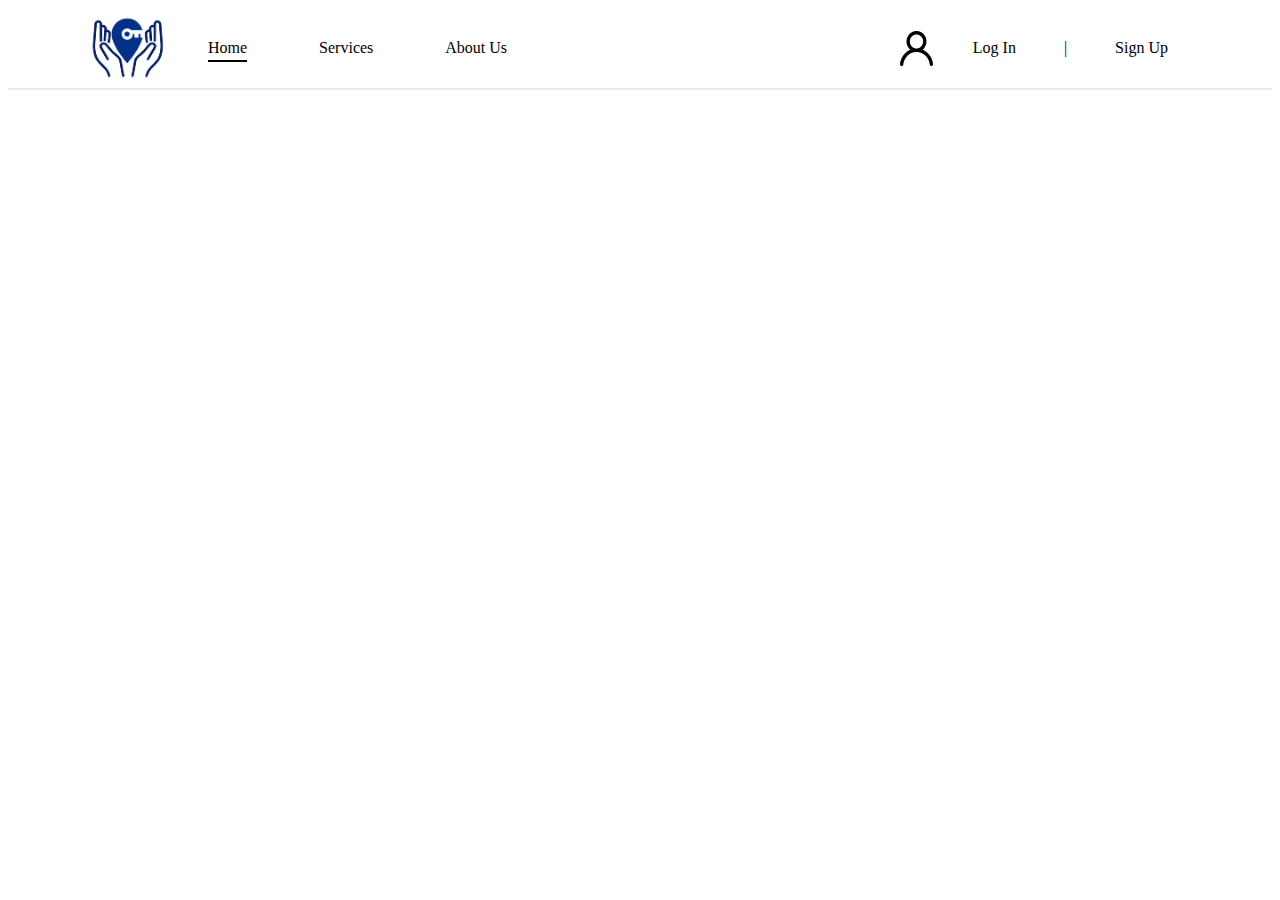
==== index.html @ a6d149fa "feat(landing): added content of header" ====
<!DOCTYPE html>
<html lang="en">
<head>
    <meta charset="UTF-8">
    <meta name="viewport" content="width=device-width, initial-scale=1.0">
    <title>VolunKey - Home</title>
    <link rel="stylesheet" href="./assets/css/footer.css">
    <link rel="stylesheet" href="./assets/css/header.css">
    <link rel="stylesheet" href="./assets/css/scrollbar.css">
    <link rel="stylesheet" href="./assets/css/style.css">
</head>


<header>
    <div class="logo">
        <img src="./assets/img/logo.png" class="logo_resize" alt="VolunKey Logo">

        <div class="navigations">
            <a href="index.html" class="active">Home</a>
            <a href="./pages/services/index.html">Services</a>
            <a href="./pages/about_us/index.html">About Us</a>
        </div>
    </div>

    <div class="header_right">
        <img src="./assets/img/person.png" alt="User Icon">

        <div class="navigations">
            <a href="./pages/log_in/index.html">Log In</a>
            <span>|</span>
            <a href="./pages/sign_up/index.html">Sign Up</a>
        </div>
    </div>
</header>

<body>



</body>
</html>
---- assets/css/header.css ----
/* -----------------HEADER--------------------- */

header {
    background: rgba(255, 255, 255);
    position: relative;
    top: 0;
    z-index: 1000;
    opacity: 100%;
    border-bottom: 2px solid rgb(233, 233, 233); /* Adjust thickness and color */
    display: flex;
    flex-direction: row;
    justify-content: space-between;
    align-items: center;

    width: 100%;
    max-width: 100vw;
    padding: 0 5rem; /* Increased padding on left and right */
    box-sizing: border-box;
    overflow-x: hidden;
}

.logo {
    padding: 0;
    margin: 0;
    width: auto;
    display: flex;
    flex-direction: row;
}

.logo_resize {
    width: 5rem;
}

.navigations {
    display:flex;
    flex-direction: row;
    align-items: center;
    margin-left: 1rem;
    gap: 1.5rem; /* Adds spacing between items */
}

.navigations a {
    text-decoration: none;
    margin-left: 1.5rem;
    margin-right: 1.5rem;
    color: black;
    position: relative;
    transition: transform 0.2s ease-in-out;
}

.header_right {
    display: flex;
    flex-direction: row;
    align-items: center;
    margin-left: auto;
}

.navigations span { /* Targeting the vertical line */
    color: black; 
  }

/* Add hover effect */
.navigations a:hover {
    transform: scale(1.1);
}

.navigations a::after {
    content: "";
    position: absolute;
    left: 0;
    bottom: -5px;
    width: 100%;
    height: 2px;
    background-color: black;
    transform: scaleX(0);
    transition: transform 0.3s ease-in-out;
}

.navigations a:hover::after {
    transform: scaleX(1);
}

/* Keep underline for active link */
.navigations a.active::after {
    transform: scaleX(1);
}
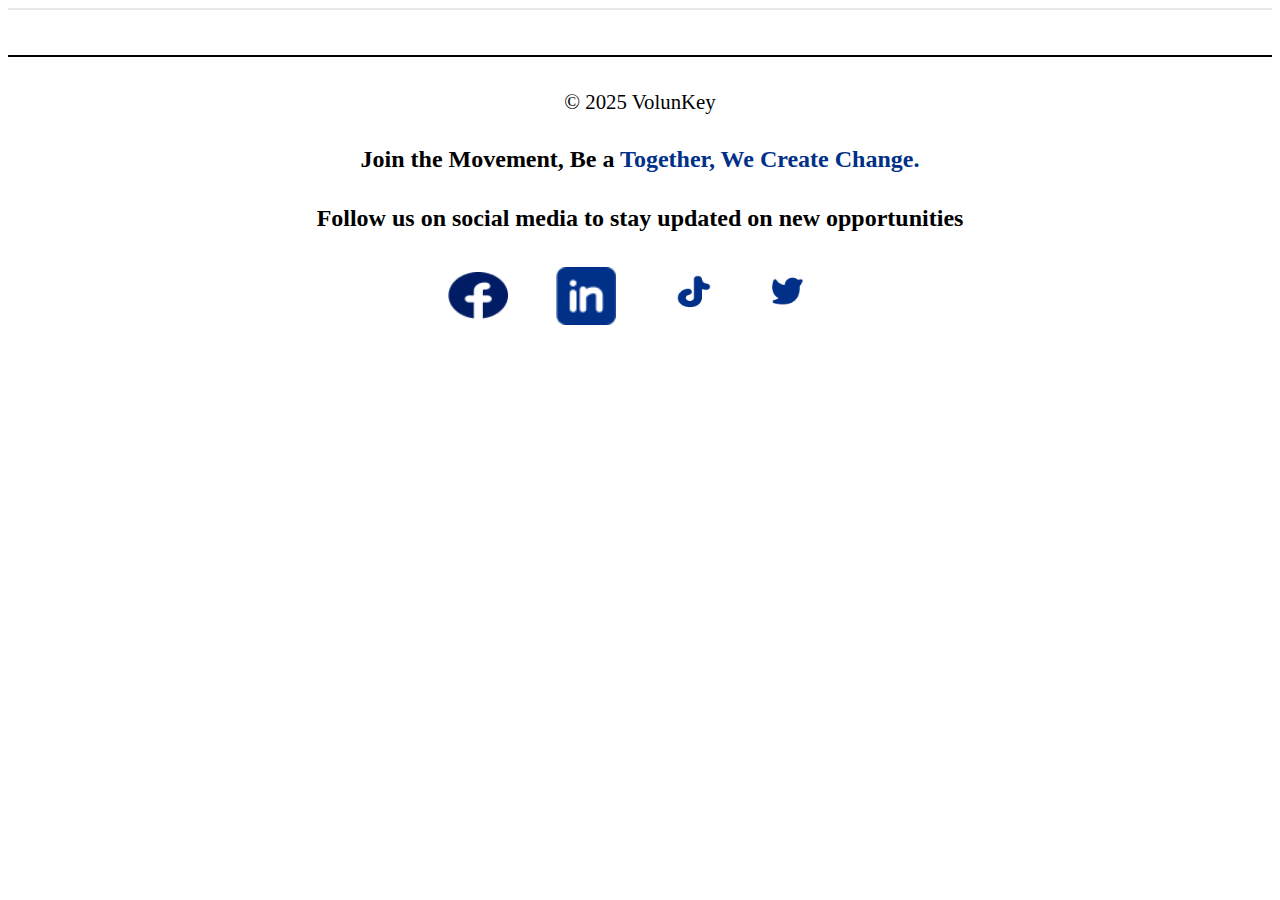
==== commit ab1c6b89: "feat(landing): added content of footer" ====
--- a/index.html
+++ b/index.html
@@ -5,37 +5,26 @@
     <meta name="viewport" content="width=device-width, initial-scale=1.0">
     <title>VolunKey - Home</title>
     <link rel="stylesheet" href="./assets/css/footer.css">
-    <link rel="stylesheet" href="./assets/css/header.css">
-    <link rel="stylesheet" href="./assets/css/scrollbar.css">
     <link rel="stylesheet" href="./assets/css/style.css">
 </head>
 
 
-<header>
-    <div class="logo">
-        <img src="./assets/img/logo.png" class="logo_resize" alt="VolunKey Logo">
-
-        <div class="navigations">
-            <a href="index.html" class="active">Home</a>
-            <a href="./pages/services/index.html">Services</a>
-            <a href="./pages/about_us/index.html">About Us</a>
-        </div>
-    </div>
-
-    <div class="header_right">
-        <img src="./assets/img/person.png" alt="User Icon">
-
-        <div class="navigations">
-            <a href="./pages/log_in/index.html">Log In</a>
-            <span>|</span>
-            <a href="./pages/sign_up/index.html">Sign Up</a>
-        </div>
-    </div>
-</header>
-
 <body>
 
+</body>
 
-
-</body>
+<footer>
+    <div class="line"></div>
+    <div class="footer_content">
+        <h2>&copy; 2025 VolunKey</h2>
+        <p>Join the Movement, Be a <span>Together, We Create Change.</span></p>
+        <p>Follow us on social media to stay updated on new opportunities</p>
+    </div>
+    <div class="footer_icons">
+        <img src="./assets/img/facebook.png" alt="Facebook">
+        <img src="./assets/img/linkedin.png" alt="LinkedIn">
+        <img src="./assets/img/tiktok.png" alt="TikTok">
+        <img src="./assets/img/twitter.png" alt="Twitter">
+    </div>
+</footer>
 </html>
--- a/assets/css/footer.css
+++ b/assets/css/footer.css
@@ -0,0 +1,65 @@
+/* -----------------FOOTER--------------------- */
+
+footer {
+    background: #ffffff;
+    position: relative;
+    width: 100%;
+    height: 40vh;
+    bottom: 0;
+    z-index: 1000;
+    opacity: 100%;
+    border-top: 2px solid rgb(233, 233, 233); /* Adjust thickness and color */
+    display: flex;
+    flex-direction: column;
+    justify-content: center;
+    align-items: center;
+}
+
+.footer_content {
+    display: flex;
+    flex-direction: column;
+    justify-content: center;
+    align-items: center;
+}
+
+.footer_content h2 {
+    font-size: 1.3rem;
+    font-family: inter;
+    margin-bottom: 1rem;
+    font-weight: 500;
+}
+
+.footer_content p {
+    font-size: 1.5rem;
+    font-family: inter;
+    margin-top: 1rem;
+    margin-bottom: 1rem;
+    text-align: center;
+    font-weight: 600;
+}
+
+.footer_content span {
+    color: #003087;
+}
+
+.footer_icons {
+    display: flex;
+    flex-direction: row;
+    justify-content: center;
+    align-items: center;
+    margin-top: 1rem;
+}
+
+.footer_icons img {
+    width: 60px;
+    margin-left: 1.5rem;
+    margin-right: 1.5rem;
+}
+
+.line {
+    height: 0.5vh;
+    width: 100%;
+    border-bottom: 2px solid black;
+    box-sizing: border-box;
+    margin-bottom: 1rem;
+}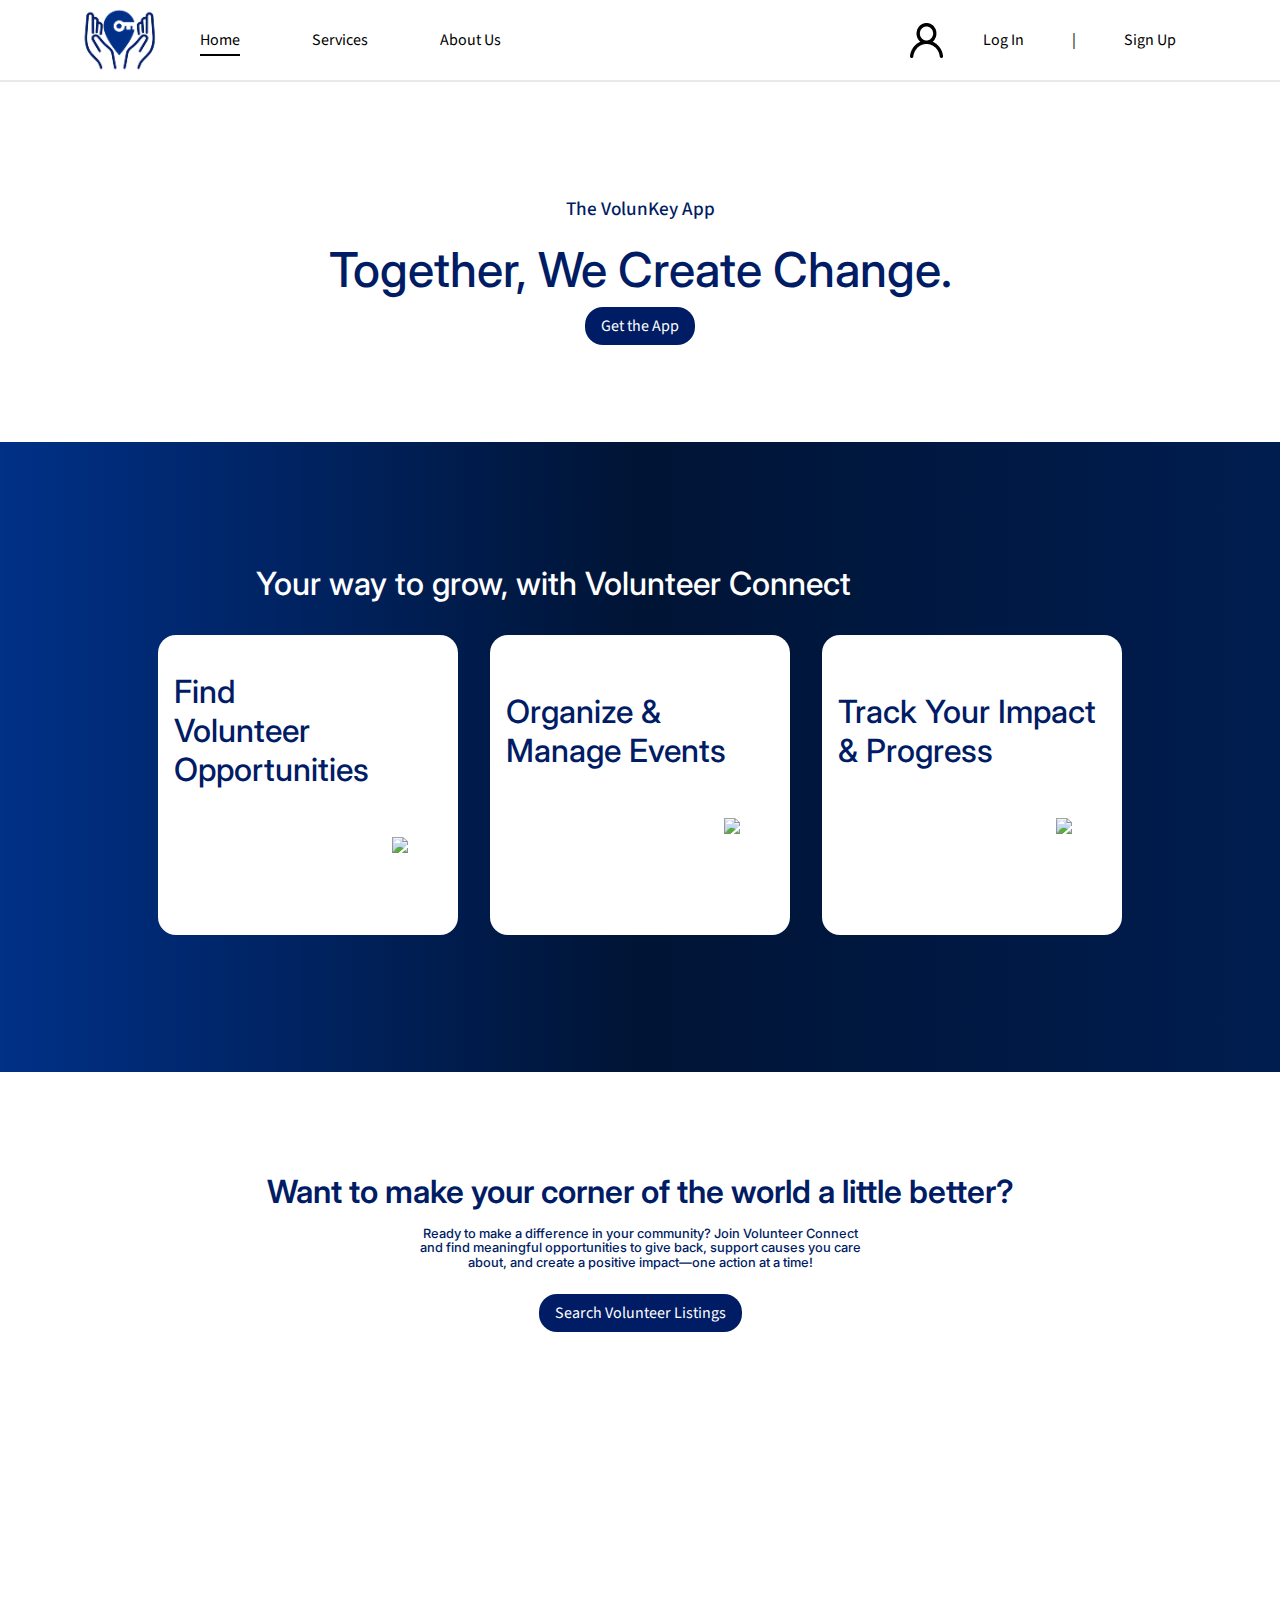
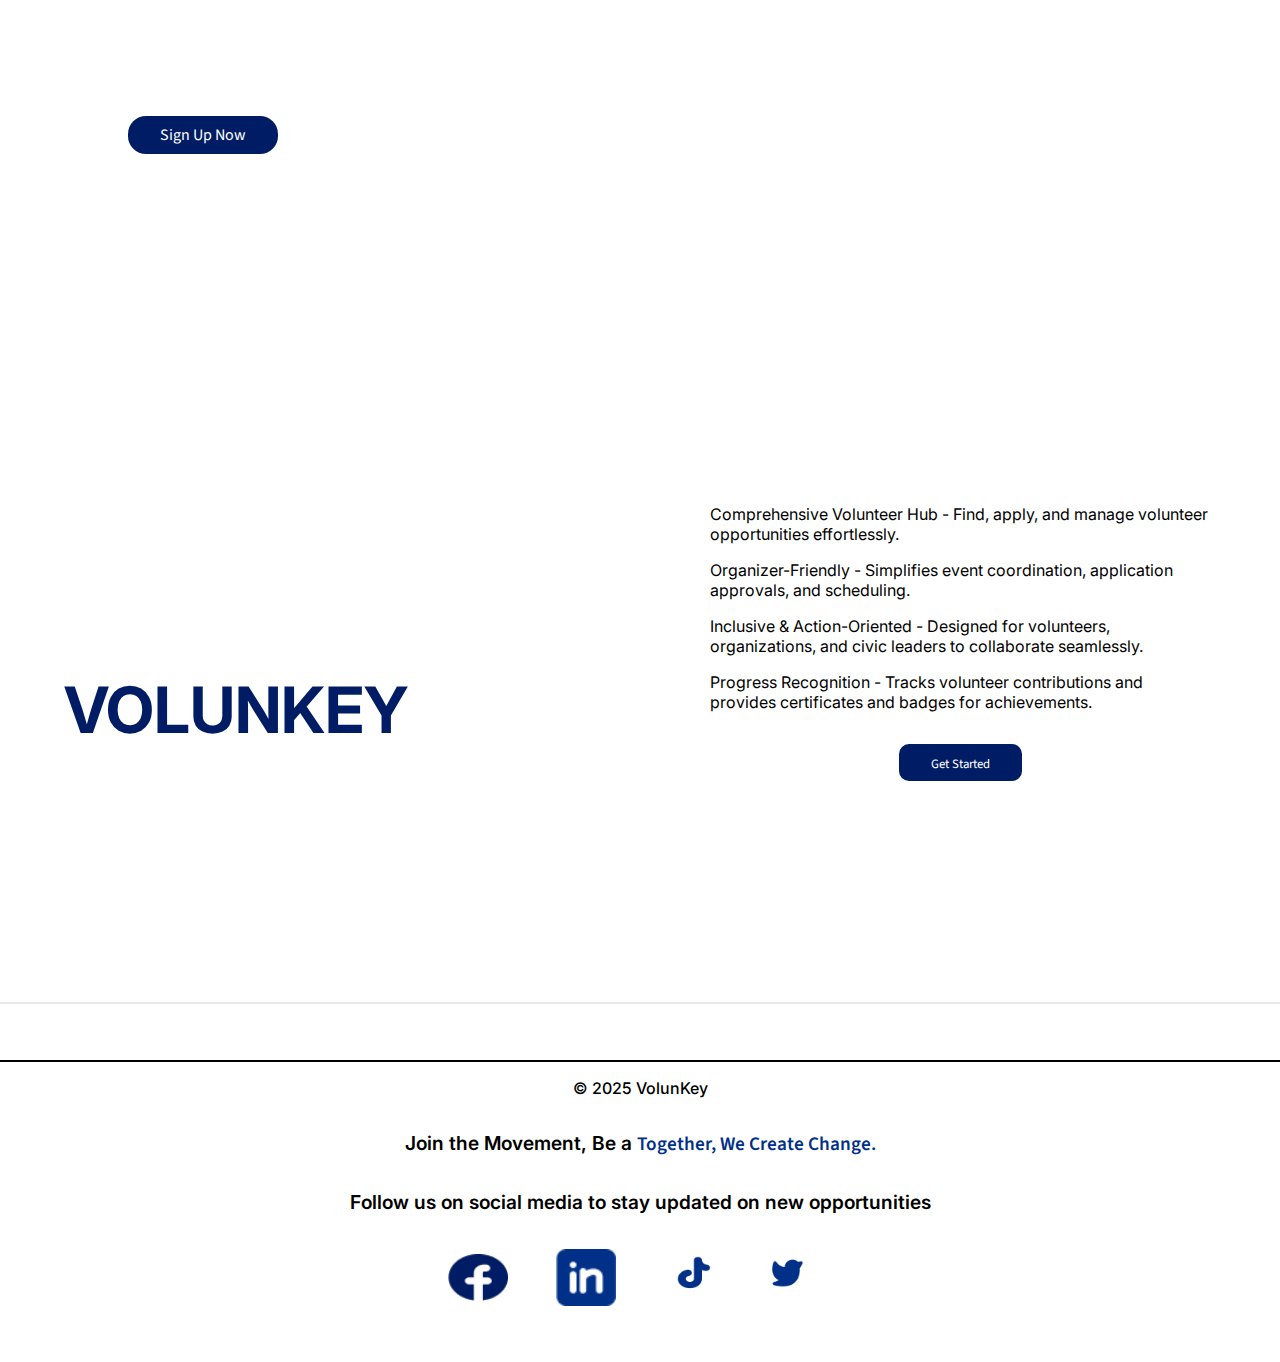
==== commit b8dee7b2: "feat(landing): added content" ====
--- a/index.html
+++ b/index.html
@@ -5,14 +5,123 @@
     <meta name="viewport" content="width=device-width, initial-scale=1.0">
     <title>VolunKey - Home</title>
     <link rel="stylesheet" href="./assets/css/footer.css">
+    <link rel="stylesheet" href="./assets/css/header.css">
+    <link rel="stylesheet" href="./assets/css/scrollbar.css">
     <link rel="stylesheet" href="./assets/css/style.css">
 </head>
 
 
+<header>
+    <div class="logo">
+        <img src="./assets/img/logo.png" class="logo_resize" alt="VolunKey Logo">
+
+        <div class="navigations">
+            <a href="index.html" class="active">Home</a>
+            <a href="./pages/services/index.html">Services</a>
+            <a href="./pages/about_us/index.html">About Us</a>
+        </div>
+    </div>
+
+    <div class="header_right">
+        <img src="./assets/img/person.png" alt="User Icon">
+
+        <div class="navigations">
+            <a href="./pages/log_in/index.html">Log In</a>
+            <span>|</span>
+            <a href="./pages/sign_up/index.html">Sign Up</a>
+        </div>
+    </div>
+</header>
+
 <body>
 
+
+<section class="section1">
+    <div class="section1_content">
+        <p>The VolunKey App</p>
+        <h2>Together, We Create Change.</h2>
+    </div>
+    <div class="button_container">
+        <div class="button_section1">
+            <a href="index.html">Get the App</a>
+        </div>
+    </div>
+</section>
+
+<section class="section2">
+    <div class="title_section2">
+        <h2>Your way to grow, with Volunteer Connect</h2>
+    </div>
+    <div class="cards_container_section2">
+        <div class="card_section2">
+            <h2>Find <br>Volunteer Opportunities</h2>
+            <div class="arrow_container">
+                <img src="./assets/img/arrow.png" alt="Arrow Icon">
+            </div>
+        </div>
+        <div class="card_section2">
+            <h2>Organize & Manage Events</h2>
+            <div class="arrow_container">
+                <img src="./assets/img/arrow.png" alt="Arrow Icon">
+            </div>
+        </div>
+        <div class="card_section2">
+            <h2>Track Your Impact & Progress</h2>
+            <div class="arrow_container">
+                <img src="./assets/img/arrow.png" alt="Arrow Icon">
+            </div>
+        </div>
+    </div>
+</section>
+
+<section class="section3">
+    <div class="section3_content">
+        <h2>Want to make your corner of the world a little better?</h2>
+        <p>
+            Ready to make a difference in your community? Join Volunteer Connect and find meaningful opportunities to give back, support causes you care about, and create a positive impact—one action at a time!
+        </p>
+    </div>
+    <div class="button_container">
+        <div class="button_section3">
+            <a href="./pages/sign_up/index.html">Search Volunteer Listings</a>
+        </div>
+    </div>
+</section>
+
+<section class="section4">
+    <div class="section4_content">
+        <h2>What's your big idea?</h2>
+        <p>
+            Have a passion for making a difference? Volunteer Connect empowers you to turn your compassion into action! Whether you're looking to give back, organize events, or track your impact, we make it easy to connect with opportunities that create real change in your community.
+        </p>
+    </div>
+    <div class="button_container_section4">
+        <div class="button_section4">
+            <a href="./pages/sign_up/index.html">Sign Up Now</a>
+        </div>
+    </div>
+</section>
+
+<section class="section5">
+    <div class="left_section5">
+        <h2><span>Why Choose</span> VOLUNKEY<span>?</span></h2>
+    </div>
+    <div class="right_section5">
+        <div class="container_section5">
+            <p>Comprehensive Volunteer Hub - Find, apply, and manage volunteer opportunities effortlessly.</p>
+            <p>Organizer-Friendly - Simplifies event coordination, application approvals, and scheduling.</p>
+            <p>Inclusive & Action-Oriented - Designed for volunteers, organizations, and civic leaders to collaborate seamlessly.</p>
+            <p>Progress Recognition - Tracks volunteer contributions and provides certificates and badges for achievements.</p>
+            <div class="button_container_section5">
+                <div class="button_section5">
+                    <a href="./pages/sign_up/index.html">Get Started</a>
+                </div>
+            </div>
+        </div>
+    </div>
+</section>
+
 </body>
-
 <footer>
     <div class="line"></div>
     <div class="footer_content">
--- a/assets/css/header.css
+++ b/assets/css/header.css
@@ -0,0 +1,86 @@
+/* -----------------HEADER--------------------- */
+
+header {
+    background: rgba(255, 255, 255);
+    position: relative;
+    top: 0;
+    z-index: 1000;
+    opacity: 100%;
+    border-bottom: 2px solid rgb(233, 233, 233); /* Adjust thickness and color */
+    display: flex;
+    flex-direction: row;
+    justify-content: space-between;
+    align-items: center;
+
+    width: 100%;
+    max-width: 100vw;
+    padding: 0 5rem; /* Increased padding on left and right */
+    box-sizing: border-box;
+    overflow-x: hidden;
+}
+
+.logo {
+    padding: 0;
+    margin: 0;
+    width: auto;
+    display: flex;
+    flex-direction: row;
+}
+
+.logo_resize {
+    width: 5rem;
+}
+
+.navigations {
+    display:flex;
+    flex-direction: row;
+    align-items: center;
+    margin-left: 1rem;
+    gap: 1.5rem; /* Adds spacing between items */
+}
+
+.navigations a {
+    text-decoration: none;
+    margin-left: 1.5rem;
+    margin-right: 1.5rem;
+    color: black;
+    position: relative;
+    transition: transform 0.2s ease-in-out;
+}
+
+.header_right {
+    display: flex;
+    flex-direction: row;
+    align-items: center;
+    margin-left: auto;
+}
+
+.navigations span { /* Targeting the vertical line */
+    color: black; 
+  }
+
+/* Add hover effect */
+.navigations a:hover {
+    transform: scale(1.1);
+}
+
+.navigations a::after {
+    content: "";
+    position: absolute;
+    left: 0;
+    bottom: -5px;
+    width: 100%;
+    height: 2px;
+    background-color: black;
+    transform: scaleX(0);
+    transition: transform 0.3s ease-in-out;
+}
+
+.navigations a:hover::after {
+    transform: scaleX(1);
+}
+
+/* Keep underline for active link */
+.navigations a.active::after {
+    transform: scaleX(1);
+}--- a/assets/css/style.css
+++ b/assets/css/style.css
@@ -0,0 +1,652 @@
+@import url('https://fonts.googleapis.com/css2?family=Anybody:ital,wght@0,100..900;1,100..900&family=Arimo:ital,wght@0,400..700;1,400..700&family=Expletus+Sans:ital,wght@0,400..700;1,400..700&family=M+PLUS+1+Code:wght@100..700&family=Orbitron:wght@400..900&family=Source+Sans+3:ital,wght@0,200..900;1,200..900&family=Staatliches&display=swap');
+@import url('https://fonts.googleapis.com/css2?family=Anybody:ital,wght@0,100..900;1,100..900&family=Arimo:ital,wght@0,400..700;1,400..700&family=Expletus+Sans:ital,wght@0,400..700;1,400..700&family=Inter:ital,opsz,wght@0,14..32,100..900;1,14..32,100..900&family=M+PLUS+1+Code:wght@100..700&family=Orbitron:wght@400..900&family=Source+Sans+3:ital,wght@0,200..900;1,200..900&family=Staatliches&display=swap');
+
+
+
+/* styles.css */
+* {
+    margin: 0;
+    padding: 0;
+    box-sizing: border-box;
+    font-family: "Source Sans 3", sans-serif;
+}
+
+/* -----------------SECTION 1--------------------- */
+
+.section1 {
+    color: black;
+    position: relative;
+    width: 100%;
+    height: 40vh;
+    display: flex;
+    flex-direction: column;
+    justify-content: center;
+    align-items: center;
+}
+
+.section1_content {
+    color: black;
+}
+
+.section1_content p {
+    font-size: 1.5rem;
+    line-height: 1.5;
+    margin-top: 1rem;
+    margin-bottom: 1rem;
+    text-align: center;
+    font-weight: 500;
+    color: #001C64;
+}
+
+.section1_content h2 {
+    font-size: 6rem;
+    font-weight: 500;
+    text-align: center;
+    color: #001C64;
+    max-width: 700px;
+    font-family: inter;
+}
+
+.button_container {
+    display: flex;
+    flex-direction: row;
+    justify-content: center;
+    align-items: center;
+    margin-top: .5rem;
+    width: 100%;
+}
+
+.button_section1 {
+    background-color: #001C64;
+    border-radius: 18px;
+    padding: 0.5rem 1rem;
+    font-family: inter;
+    transition: all 0.3s ease-in-out;
+    transform: scale(1);
+}
+
+.button_section1:hover {
+    background-color: #0033A0; /* Slightly lighter blue on hover */
+    transform: scale(1.1); /* Slightly enlarges the button */
+    box-shadow: 0 4px 10px rgba(0, 28, 100, 0.3); /* Adds shadow effect */
+}
+
+.button_section1 a{
+    text-decoration: none;
+    color: white;
+}
+
+
+/* -----------------SECTION 2--------------------- */
+
+.section2 {
+    color: white;
+    position: relative;
+    width: 100%;
+    height: 70vh;
+    display: flex;
+    flex-direction: column;
+    justify-content: center;
+    align-items: center;
+    background: linear-gradient(to right, #003087, #001435, #001D50);
+}
+
+.title_section2 {
+    width: 100%;
+    display: flex;
+}
+
+.title_section2 h2 {
+    font-size: 5rem;
+    font-weight: 500;
+    text-align: start;
+    color: white;
+    max-width: 700px;
+    font-family: inter;
+    position: relative;
+    left: 20%;
+}
+
+.cards_container_section2 {
+    display: flex;
+    flex-direction: row;
+    justify-content: center;
+    align-items: center;
+    margin-top: 1rem;
+    width: 100%;
+}
+
+.card_section2 {
+    background-color: white;
+    border-radius: 18px;
+    padding: 1rem;
+    margin: 1rem;
+    width: 300px;
+    height: 300px;
+    display: flex;
+    flex-direction: column;
+    justify-content: center;
+    align-items: center;
+    transition: all 0.3s ease-in-out;
+}
+
+.card_section2 h2 {
+    font-size: 2.5rem;
+    font-weight: 500;
+    text-align: start;
+    color: #001C64;
+    max-width: 300px;
+    font-family: inter;
+    color: #001C64;
+    margin-bottom: 2rem;
+}
+
+.arrow_container {
+    display: flex;
+    flex-direction: row;
+    justify-content: end;
+    align-items: center;
+    margin-top: 1rem;
+    width: 100%;
+}
+
+.arrow_container img{
+    width: 50px;
+}
+
+.card_section2:hover {
+    transform: scale(1.05); /* Slightly enlarges the card */
+    box-shadow: 0 8px 20px rgba(0, 28, 100, 0.3); /* Adds shadow effect */
+}
+
+
+/* -----------------SECTION 3--------------------- */
+
+.section3 {
+    color: black;
+    position: relative;
+    width: 100%;
+    height: 40vh;
+    display: flex;
+    flex-direction: column;
+    justify-content: center;
+    align-items: center;
+}
+
+.section3_content {
+    color: black;
+    display: flex;
+    flex-direction: column;
+    justify-content: center;
+    align-items: center;
+}
+
+.section3_content p {
+    font-size: 1rem;
+    line-height: 1.1;
+    margin-top: 1rem;
+    margin-bottom: 1rem;
+    text-align: center;
+    font-weight: 500;
+    color: #001C64;
+    max-width: 450px;
+    font-family: inter;
+}
+
+.section3_content h2 {
+    font-size: 4rem;
+    font-weight: 600;
+    text-align: center;
+    color: #001C64;
+    max-width: 900px;
+    font-family: inter;
+}
+
+.button_container {
+    display: flex;
+    flex-direction: row;
+    justify-content: center;
+    align-items: center;
+    margin-top: .5rem;
+    width: 100%;
+}
+
+.button_section3 {
+    background-color: #001C64;
+    border-radius: 18px;
+    padding: 0.5rem 1rem;
+    font-family: inter;
+    transition: all 0.3s ease-in-out;
+}
+
+.button_section3 a{
+    text-decoration: none;
+    color: white;
+    display: inline-block;
+    transition: all 0.3s ease-in-out;
+}
+
+.button_section3:hover {
+    transform: scale(1.05);
+    box-shadow: 0 4px 15px rgba(0, 28, 100, 0.3);
+    background-color: #003087; /* Slightly lighter shade for consistency */
+}
+
+
+/* -----------------SECTION 4--------------------- */
+
+.section4 {
+    color: black;
+    position: relative;
+    width: 100%;
+    height: 50vh;
+    display: flex;
+    flex-direction: column;
+    justify-content: center;
+
+    background-image: url('../img/business.png'); /* Replace with your image path */
+    background-size: cover;  /* Cover the entire area */
+    background-position: center; /* Center the image */
+    background-repeat: no-repeat; /* Prevent repeating */
+    max-width: 100%;
+    overflow: hidden;
+
+}
+
+.section4_content {
+    color: black;
+    display: flex;
+    flex-direction: column;
+    align-items: start;
+    position: relative;
+    left: 10%;
+}
+
+.section4_content h2 {
+    font-size: 5rem;
+    font-weight: 600;
+    text-align: start;
+    color: #ffffff;
+    font-family: inter;
+    width: 100%;
+}
+
+.section4_content p {
+    font-size: 1.3rem;
+    line-height: 1.5;
+    margin-top: 1rem;
+    margin-bottom: 1rem;
+    text-align: start;
+    font-weight: 500;
+    color: #ffffff;
+    font-family: inter;
+    width: 100%;
+    max-width: 800px;
+}
+
+.button_container_section4 {
+    display: flex;
+    flex-direction: row;
+    justify-content: start;
+    align-items: center;
+    margin-top: .5rem;
+    width: 100%;
+}
+
+.button_section4 {
+    background-color: #001C64;
+    border-radius: 18px;
+    padding: 0.5rem 2rem;
+    font-family: inter;
+    position: relative;
+    left: 10%;
+    transition: all 0.3s ease-in-out;
+}
+
+.button_section4 a{
+    text-decoration: none;
+    color: white;
+    display: inline-block;
+    transition: all 0.3s ease-in-out;
+}
+
+.button_section4:hover {
+    transform: scale(1.05);
+    box-shadow: 0 4px 15px rgba(0, 28, 100, 0.3);
+    background-color: #003087; /* Slightly lighter shade for consistency */
+}
+
+
+/* -----------------SECTION 5--------------------- */
+
+.section5 {
+    color: black;
+    position: relative;
+    width: 100%;
+    height: 80vh;
+    display: flex;
+    flex-direction: row;
+    justify-content: center;
+    align-items: center;
+
+    background-image: url('../img/laptop.png'); /* Replace with your image path */
+    background-size: cover;  /* Cover the entire area */
+    background-position: center; /* Center the image */
+    background-repeat: no-repeat; /* Prevent repeating */
+    max-width: 100%;
+    overflow: hidden;
+}
+
+.left_section5 {
+    display: flex;
+    flex-direction: column;
+    justify-content: center;
+    align-items: center;
+    width: 50%;
+    height: 100%;
+}
+
+.left_section5 h2 {
+    font-size: 5rem;
+    font-weight: 700;
+    text-align: start;
+    color: #001C64;
+    font-family: inter;
+    width: 100%;
+    margin-left: 10%;
+    max-width: 800px;
+    line-height: 1;
+    position: relative;
+    left: 5%;
+    top: 5%;
+}
+
+.right_section5{
+    display: flex;
+    flex-direction: column;
+    justify-content: center;
+    align-items: center;
+    width: 50%;
+    height: 100%;
+}
+
+span {
+    color: #ffffff;
+}
+
+.container_section5 {
+    background: rgba(255, 255, 255, 0.95); /* Black with 50% opacity */
+    border-radius: 10px;
+    padding: 3rem;
+}
+
+.container_section5 p {
+    margin-bottom: 1rem;
+    max-width: 500px;
+    font-family: inter;
+    font-size: 1.1rem;
+}
+
+.button_section5 {
+    background-color: #001C64;
+    border-radius: 10px;
+    padding: 0.5rem 2rem;
+    font-family: inter;
+    transition: all 0.3s ease-in-out;
+}
+
+.button_section5 a{
+    text-decoration: none;
+    color: white;
+    font-size: 0.8rem;
+    display: inline-block;
+    transition: all 0.3s ease-in-out;
+}
+
+.button_container_section5 {
+    display: flex;
+    flex-direction: row;
+    justify-content: center;
+    align-items: center;
+    margin-top: 2rem;
+    width: 100%;
+}
+
+.button_section5:hover {
+    transform: scale(1.05);
+    box-shadow: 0 4px 15px rgba(0, 28, 100, 0.3);
+    background-color: #003087; /* Slightly lighter shade for consistency */
+}
+
+/* -----------------Media Query--------------------- */
+
+@media screen and (max-width: 1440px) {
+    header {
+        padding-right: 5rem;
+        padding-left: 5rem;
+    }
+
+    .section1_content h2 {
+        font-size: 3rem;
+    }
+
+    .section1_content p {
+        font-size: 1.2rem;
+    }
+
+    .title_section2 h2 {
+        font-size: 2rem;
+        text-align: center;
+    }
+
+    .card_section2 h2 {
+        font-size: 2rem;
+    }
+
+    .section3_content h2 {
+        font-size: 2rem;
+    }
+
+    .section3_content p {
+        font-size: 0.8rem;
+    }
+
+    .section4_content h2 {
+        font-size: 3rem;
+    }
+
+    .section4_content p {
+        font-size: 0.8rem;
+    }
+
+    .left_section5 h2 {
+        font-size: 4rem;
+    }
+
+    .container_section5 p {
+        font-size: 1rem;
+    }
+
+    .footer_content h2 {
+        font-size: 1rem;
+    }
+
+    .footer_content p {
+        font-size: 1.2rem;
+    }
+}
+
+@media screen and (max-width: 375px) {
+    header {
+        display: flex;
+        flex-direction: column;
+        align-items: center;
+        padding: 1rem;
+        width: 100%;
+        box-sizing: border-box;
+        gap: 1rem;
+    }
+
+    .logo {
+        display: flex;
+        flex-direction: column;
+        align-items: center;
+        text-align: center;
+    }
+
+    .logo_resize {
+        width: 60px; /* Maintain aspect ratio */
+        height: auto;
+    }
+
+    .header_right img {
+        display: none; /* Hide the person icon */
+    }
+
+    .header_right {
+        display: flex;
+        flex-direction: column;
+        align-items: center;
+        justify-content: center; /* Center horizontally */
+        text-align: center;
+        width: 100%;
+        gap: 0.5rem;
+    }
+
+    .header_right .navigations {
+        display: flex;
+        flex-direction: row; /* Display Log In and Sign Up in a row */
+        align-items: center;
+        justify-content: center;
+        text-align: center;
+        gap: 1rem; /* Add space between links */
+    }
+
+    body {
+        overflow-x: hidden;
+    }
+
+    .section1_content h2 {
+        font-size: 2rem;
+    }
+
+    .section1_content p {
+        font-size: 1rem;
+    }
+
+
+
+    .section2 {
+        height: 150vh;
+    }
+
+    .title_section2 h2 {
+        font-size: 2rem;
+        text-align: center;
+        left: 0;
+    }
+
+    .cards_container_section2 {
+        flex-direction: column;
+        gap: 1rem;
+    }
+
+    .card_section2 {
+        width: 90%;
+        height: auto;
+        padding: 1.5rem;
+    }
+
+    .card_section2 h2 {
+        font-size: 1.8rem;
+        text-align: center;
+        max-width: 100%;
+    }
+
+    .arrow_container {
+        justify-content: center;
+    }
+
+    .arrow_container img {
+        width: 40px;
+    }
+
+
+
+
+
+
+    .section3 {
+        height: 70vh;
+    }
+
+    .section3_content h2 {
+        font-size: 2rem;
+    }
+
+    .section3_content p {
+        font-size: 0.8rem;
+        max-width: 300px;
+    }
+
+
+
+
+
+    .section4{
+        height: 80vh;
+    }
+    .section4_content h2 {
+        font-size: 2rem;
+    }
+
+    .section4_content p {
+        font-size: 0.8rem;
+        max-width: 300px;
+    }
+
+
+
+    .section5 {
+        height: 150vh;
+        display: flex;
+        flex-direction: column;
+        justify-content: center;
+        align-items: center;
+    }
+
+    .left_section5 {
+        top: none;
+        left: none;
+        right: none;
+        bottom: none;
+        position: relative;
+    }
+
+    .left_section5 h2 {
+        font-size: 3rem;
+        text-align: center;
+        margin-left: 0;
+        line-height: 1;
+        position: relative;
+        left: 0%;
+        top: 0%;
+        width: 100vw;
+    }
+
+    .container_section5 p {
+        font-size: 0.8rem;
+    }
+
+    .footer_content h2 {
+        font-size: 0.8rem;
+    }
+
+    .footer_content p {
+        font-size: 0.7rem;
+    }
+
+    .footer_icons img{
+        width: 2rem;
+    }
+}